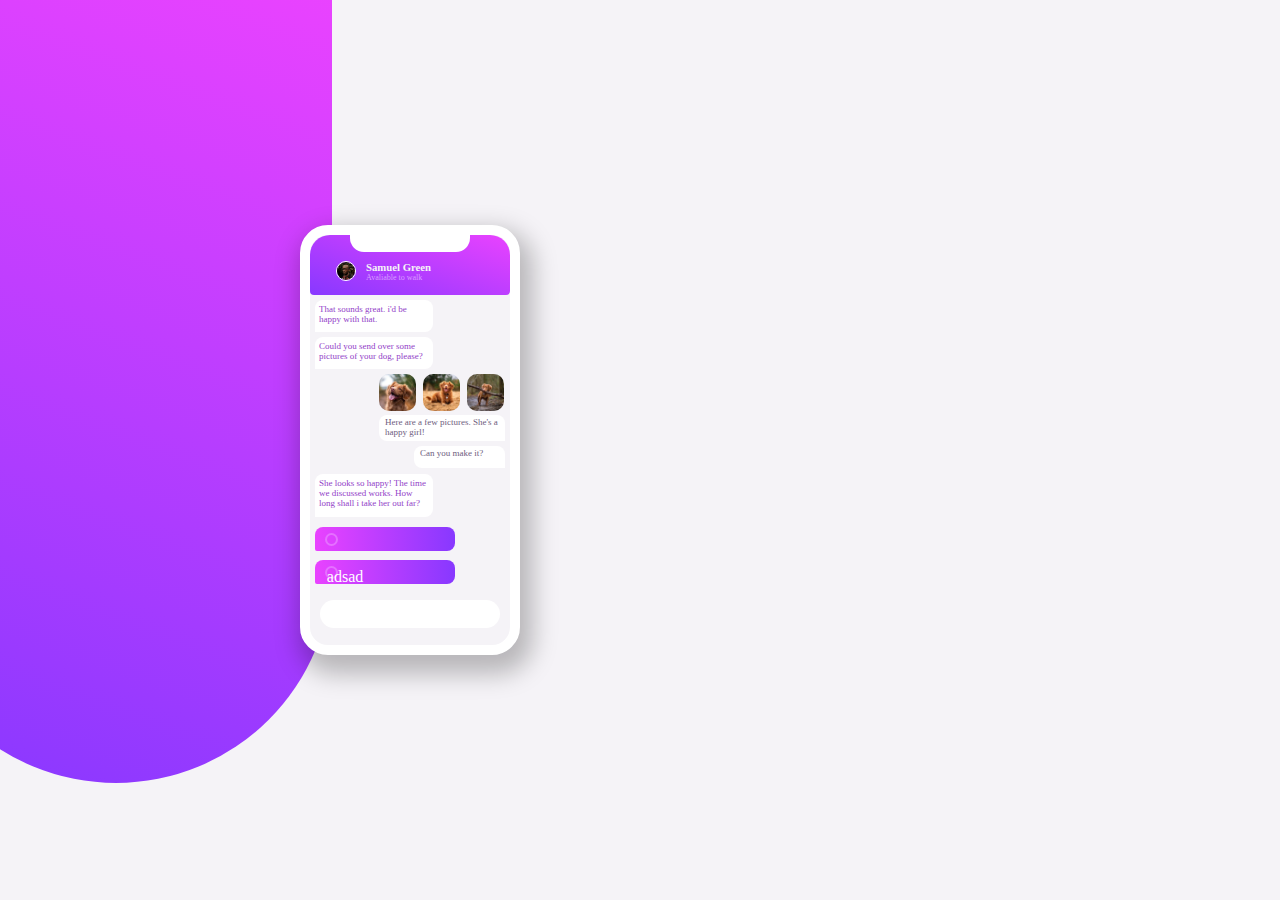
==== chat-app-css-ilustration/index.html @ d2038483 "Challenger 3 in progress!" ====
<!DOCTYPE html>
<html lang="en">
<head>
    <meta charset="UTF-8">
    <meta name="viewport" content="width=device-width, initial-scale=1.0">
    <title>App CSS ilustration</title>
    <link rel="stylesheet" href=styles/main.css>
</head>
<body>
    <main>
        <section>
            <div class="background-shape"></div>
           
            <div class="screen">
                <div class="white-shape"></div>
                <div class="screen-header">
                    <div class="avatar">
                        <img src="image/avatar.jpg">
                    </div>
                    <div class="header-capiton">
                        <h6>Samuel Green</h6>
                        <p class="header-subtitle">Avaliable to walk</p>
                    </div>    
                </div>
                <div class="messages">
                    <div class="message1 color-left">
                        <p>That sounds great. i'd be happy with that.</p>
                    </div>
                    <div class="message2 color-left">
                        <p>Could you send over some pictures of your dog, please?</p>
                    </div>
                    <div class="message3">
                        <img class="dog1" src="image/dog-image-1.jpg" alt="">
                        <img class="dog2" src="image/dog-image-2.jpg" alt="">
                        <img class="dog3" src="image/dog-image-3.jpg" alt="">
                    </div>
                    <div class="message4 color-right">
                        <p>Here are a few pictures. She's a happy girl!</p>
                    </div>
                    <div class="message5 color-right">
                        <p>Can you make it?</p>
                    </div>
                    <div class="message6 color-left">
                        <p>She looks so happy! The time we discussed works. How long shall i take her out far?</p>
                    </div>
                    <div class="walk-box1">
                        <div class="circle"></div>
                    </div>
                    <div class="walk-box2">
                        <div class="circle"><p>adsad</p></div>
                    </div>
                    <div class="type-box">

                    </div>
                </div>
              
            </div>
         
        </section>   
    </main>
</body>
</html>
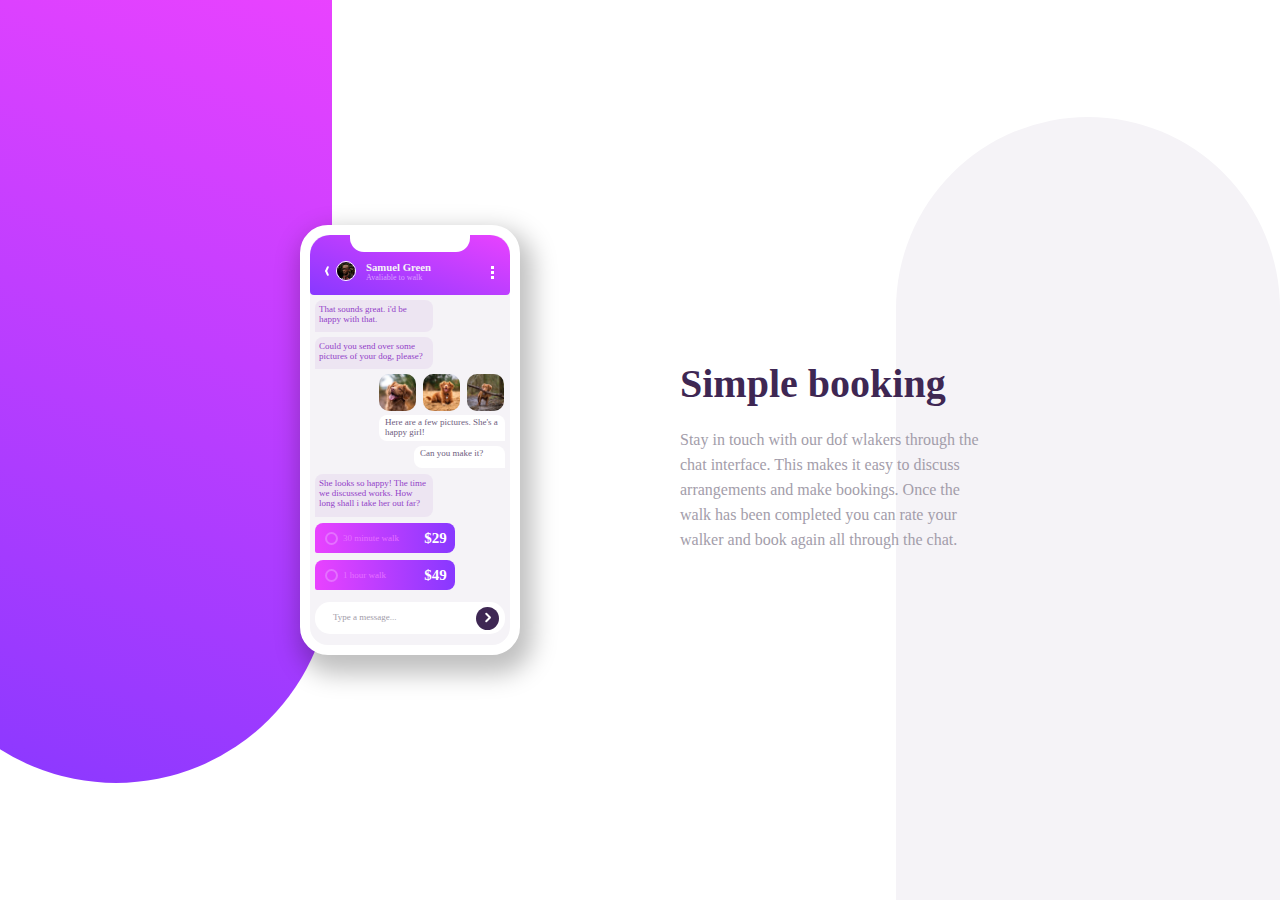
==== commit 1164d2bf: "Challenger 3 done :D" ====
--- a/chat-app-css-ilustration/index.html
+++ b/chat-app-css-ilustration/index.html
@@ -10,10 +10,19 @@
     <main>
         <section>
             <div class="background-shape"></div>
-           
+            <div class="background-shape2"></div>
             <div class="screen">
                 <div class="white-shape"></div>
                 <div class="screen-header">
+                    <!--arrow effect-->
+                    <span class="arrow1"></span>
+                    <span class="arrow2"></span>
+                    <!--header menu-->
+                 
+                        <span class="point1"></span>
+                        <span class="point2"></span>
+                        <span class="point3"></span>
+                    
                     <div class="avatar">
                         <img src="image/avatar.jpg">
                     </div>
@@ -23,10 +32,10 @@
                     </div>    
                 </div>
                 <div class="messages">
-                    <div class="message1 color-left">
+                    <div class="message1 left">
                         <p>That sounds great. i'd be happy with that.</p>
                     </div>
-                    <div class="message2 color-left">
+                    <div class="message2 left">
                         <p>Could you send over some pictures of your dog, please?</p>
                     </div>
                     <div class="message3">
@@ -34,29 +43,44 @@
                         <img class="dog2" src="image/dog-image-2.jpg" alt="">
                         <img class="dog3" src="image/dog-image-3.jpg" alt="">
                     </div>
-                    <div class="message4 color-right">
+                    <div class="message4 right">
                         <p>Here are a few pictures. She's a happy girl!</p>
                     </div>
-                    <div class="message5 color-right">
+                    <div class="message5 right">
                         <p>Can you make it?</p>
                     </div>
-                    <div class="message6 color-left">
+                    <div class="message6 left">
                         <p>She looks so happy! The time we discussed works. How long shall i take her out far?</p>
                     </div>
                     <div class="walk-box1">
                         <div class="circle"></div>
+                        <p>30 minute walk</p>
+                        <span>$29</span>
                     </div>
                     <div class="walk-box2">
-                        <div class="circle"><p>adsad</p></div>
+                        <div class="circle"></div>
+                        <p>1 hour walk</p>
+                        <span>$49</span>
                     </div>
                     <div class="type-box">
-
+                        <p>Type a message...</p>
+                        <div class="message-button">
+                            <div class="send-arrow1"></div>
+                            <div class="send-arrow2"></div>
+                        </div>
                     </div>
                 </div>
-              
             </div>
-         
+            <div class="caption">
+                <h1>Simple booking</h1>
+                <p>Stay in touch with our dof wlakers through the chat interface. 
+                    This makes it easy to discuss arrangements and make bookings. 
+                    Once the walk has been completed you can rate your walker and
+                     book again all through the chat.</p>
+            </div>
         </section>   
     </main>
 </body>
-</html>+</html>
+              
+         